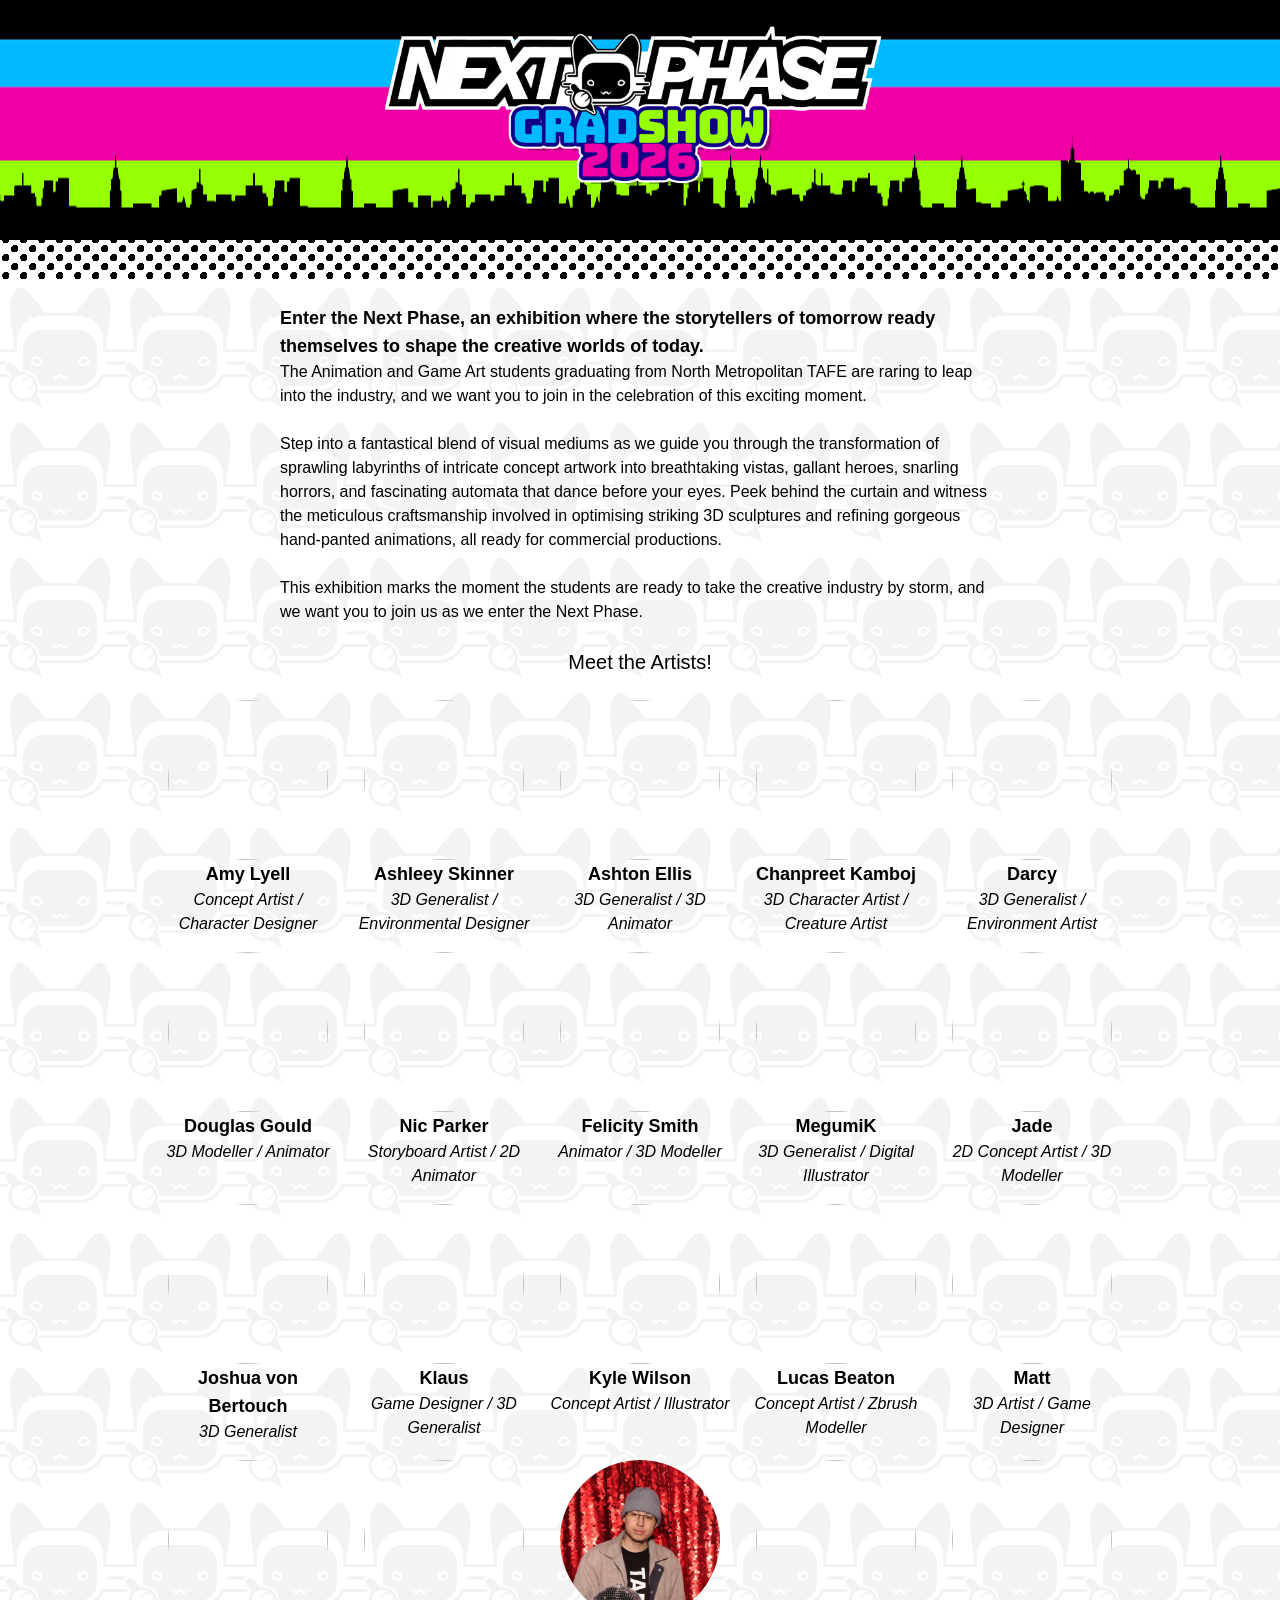
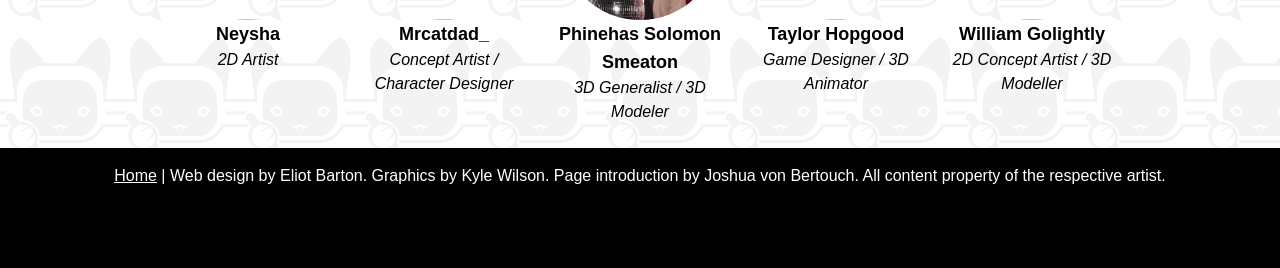
==== index.html @ 009735dd "fix: update kyosartworks' name to Kyle Wilson in profile and footer" ====
<!doctype html>
<html>
    <head>
        <meta charset="UTF-8" />
        <meta name="viewport" content="width=device-width, initial-scale=1.0" />
        <link href="./assets/css/output.css" rel="stylesheet" />
        <title>2026 Grad Show</title>
        <meta
            name="description"
            content="North Metro TAFE's Game Art and Animation graduates of 2026!" />
    </head>

    <body class="flex min-h-dvh flex-col justify-between">
        <!--TITLE BAR-->
        <header>
            <div class="h-60 bg-[url(/assets/images/graphics/BG.png)] bg-repeat-x bg-center min-h-60">
                <img class="max-h-full mx-auto" src="assets/images/graphics/2026 (4).png" alt="">
            </div>
            <div class="h-10 bg-[url(/assets/images/graphics/BG_halftone.png)] bg-repeat-x bg-center min-h-10"></div>
        </header>

        <main class="mx-auto w-full bg-[url(/assets/images/graphics/NXTPhasePattern_PNG2.png)] bg-repeat">
            <br />
            <!--BLURB-->
            <section class="mx-auto w-3/4 max-w-180">
                <hrgroup class="">
                    <h3 class="text-left">
                        Enter the Next Phase, an exhibition where the
                        storytellers of tomorrow ready themselves to shape the
                        creative worlds of today.
                    </h3>
                    <p class="text-left">
                        The Animation and Game Art students graduating from
                        North Metropolitan TAFE are raring to leap into the
                        industry, and we want you to join in the celebration of
                        this exciting moment.
                        <br /><br />
                        Step into a fantastical blend of visual mediums as we
                        guide you through the transformation of sprawling
                        labyrinths of intricate concept artwork into
                        breathtaking vistas, gallant heroes, snarling horrors,
                        and fascinating automata that dance before your eyes.
                        Peek behind the curtain and witness the meticulous
                        craftsmanship involved in optimising striking 3D
                        sculptures and refining gorgeous hand-panted animations,
                        all ready for commercial productions.
                        <br /><br />
                        This exhibition marks the moment the students are ready
                        to take the creative industry by storm, and we want you
                        to join us as we enter the Next Phase.
                    </p>
                </hrgroup>
            </section>

            <br />

            <!--STUDENT LIST-->
            <section class="">
                <h2 class="text-center">Meet the Artists!</h2>
                <br />
                <!--Grid of students-->
                <section
                    id="studentGrid"
                    class="mx-auto flex flex-row flex-wrap w-4/5 max-w-290 justify-center gap-4"></section>
            </section>
            <br />
        </main>

        <footer class="static inset-x-0 bottom-0 h-30 bg-black">
            <section class="p-4">
                <p class="text-white text-center"><a class="underline" href="index.html">Home</a> | Web design by Eliot Barton. Graphics by Kyle Wilson. Page introduction by Joshua von Bertouch. All content property of the respective artist.</p>
            </section>
        </footer>
    </body>
    <script type="module" src="assets/js/utils/studentGrid.js"></script>
</html>
---- assets/css/output.css ----
/*! tailwindcss v4.3.3 | MIT License | https://tailwindcss.com */
@layer properties{@supports (((-webkit-hyphens:none)) and (not (margin-trim:inline))) or ((-moz-orient:inline) and (not (color:rgb(from red r g b)))){*,:before,:after,::backdrop{--tw-rotate-x:initial;--tw-rotate-y:initial;--tw-rotate-z:initial;--tw-skew-x:initial;--tw-skew-y:initial;--tw-font-weight:initial}}}@layer theme{:root,:host{--font-sans:-apple-system, BlinkMacSystemFont, "Segoe UI", Roboto, "Helvetica Neue", "Noto Sans", Arial, sans-serif, "Apple Color Emoji", "Segoe UI Emoji", "Segoe UI Symbol", "Noto Color Emoji";--font-mono:ui-monospace, SFMono-Regular, Menlo, Monaco, Consolas, "Liberation Mono", "Courier New", monospace;--color-black:#000;--color-white:#fff;--spacing:.25rem;--text-base:1rem;--text-base--line-height:calc(1.5 / 1);--text-lg:1.125rem;--text-lg--line-height:calc(1.75 / 1.125);--text-xl:1.25rem;--text-xl--line-height:calc(1.75 / 1.25);--text-5xl:3rem;--text-5xl--line-height:1;--font-weight-bold:700;--radius-lg:.5rem;--aspect-video:16 / 9;--default-font-family:var(--font-sans);--default-mono-font-family:var(--font-mono)}}@layer base{*,:after,:before,::backdrop{box-sizing:border-box;border:0 solid;margin:0;padding:0}::file-selector-button{box-sizing:border-box;border:0 solid;margin:0;padding:0}html,:host{-webkit-text-size-adjust:100%;tab-size:4;line-height:1.5;font-family:var(--default-font-family,-apple-system, BlinkMacSystemFont, "Segoe UI", Roboto, "Helvetica Neue", "Noto Sans", Arial, sans-serif, "Apple Color Emoji", "Segoe UI Emoji", "Segoe UI Symbol", "Noto Color Emoji");font-feature-settings:var(--default-font-feature-settings,normal);font-variation-settings:var(--default-font-variation-settings,normal);-webkit-tap-highlight-color:transparent}hr{height:0;color:inherit;border-top-width:1px}abbr:where([title]){-webkit-text-decoration:underline dotted;text-decoration:underline dotted}h1,h2,h3,h4,h5,h6{font-size:inherit;font-weight:inherit}a{color:inherit;-webkit-text-decoration:inherit;-webkit-text-decoration:inherit;-webkit-text-decoration:inherit;text-decoration:inherit}b,strong{font-weight:bolder}code,kbd,samp,pre{font-family:var(--default-mono-font-family,ui-monospace, SFMono-Regular, Menlo, Monaco, Consolas, "Liberation Mono", "Courier New", monospace);font-feature-settings:var(--default-mono-font-feature-settings,normal);font-variation-settings:var(--default-mono-font-variation-settings,normal);font-size:1em}small{font-size:80%}sub,sup{vertical-align:baseline;font-size:75%;line-height:0;position:relative}sub{bottom:-.25em}sup{top:-.5em}table{text-indent:0;border-color:inherit;border-collapse:collapse}:-moz-focusring:where(:not(iframe)){outline:auto}progress{vertical-align:baseline}summary{display:list-item}ol,ul,menu{list-style:none}img,svg,video,canvas,audio,iframe,embed,object{vertical-align:middle;display:block}img,video{max-width:100%;height:auto}button,input,select,optgroup,textarea{font:inherit;font-feature-settings:inherit;font-variation-settings:inherit;letter-spacing:inherit;color:inherit;opacity:1;background-color:#0000;border-radius:0}::file-selector-button{font:inherit;font-feature-settings:inherit;font-variation-settings:inherit;letter-spacing:inherit;color:inherit;opacity:1;background-color:#0000;border-radius:0}:where(select:is([multiple],[size])) optgroup{font-weight:bolder}:where(select:is([multiple],[size])) optgroup option{padding-inline-start:20px}::file-selector-button{margin-inline-end:4px}::placeholder{opacity:1}@supports (not ((-webkit-appearance:-apple-pay-button))) or (contain-intrinsic-size:1px){::placeholder{color:currentColor}@supports (color:color-mix(in lab, red, red)){::placeholder{color:color-mix(in oklab, currentcolor 50%, transparent)}}}textarea{resize:vertical}::-webkit-search-decoration{-webkit-appearance:none}::-webkit-date-and-time-value{min-height:1lh;text-align:inherit}::-webkit-datetime-edit{display:inline-flex}::-webkit-datetime-edit-fields-wrapper{padding:0}::-webkit-datetime-edit{padding-block:0}::-webkit-datetime-edit-year-field{padding-block:0}::-webkit-datetime-edit-month-field{padding-block:0}::-webkit-datetime-edit-day-field{padding-block:0}::-webkit-datetime-edit-hour-field{padding-block:0}::-webkit-datetime-edit-minute-field{padding-block:0}::-webkit-datetime-edit-second-field{padding-block:0}::-webkit-datetime-edit-millisecond-field{padding-block:0}::-webkit-datetime-edit-meridiem-field{padding-block:0}::-webkit-calendar-picker-indicator{line-height:1}:-moz-ui-invalid{box-shadow:none}button,input:where([type=button],[type=reset],[type=submit]){appearance:button}::file-selector-button{appearance:button}::-webkit-inner-spin-button{height:auto}::-webkit-outer-spin-button{height:auto}[hidden]:where(:not([hidden=until-found])){display:none!important}p{font-size:var(--text-base);line-height:var(--tw-leading,var(--text-base--line-height))}h1{font-size:var(--text-5xl);line-height:var(--tw-leading,var(--text-5xl--line-height));--tw-font-weight:var(--font-weight-bold);font-weight:var(--font-weight-bold)}h2{font-size:var(--text-xl);line-height:var(--tw-leading,var(--text-xl--line-height))}h3{font-size:var(--text-lg);line-height:var(--tw-leading,var(--text-lg--line-height));--tw-font-weight:var(--font-weight-bold);font-weight:var(--font-weight-bold)}h4{font-size:var(--text-base);line-height:var(--tw-leading,var(--text-base--line-height));font-style:italic}}@layer components;@layer utilities{.absolute{position:absolute}.fixed{position:fixed}.static{position:static}.inset-0{inset:0}.inset-x-0{inset-inline:0}.top-5{top:calc(var(--spacing) * 5)}.bottom-0{bottom:0}.left-5{left:calc(var(--spacing) * 5)}.container{width:100%}@media (min-width:40rem){.container{max-width:40rem}}@media (min-width:48rem){.container{max-width:48rem}}@media (min-width:64rem){.container{max-width:64rem}}@media (min-width:80rem){.container{max-width:80rem}}@media (min-width:96rem){.container{max-width:96rem}}.mx-auto{margin-inline:auto}.my-auto{margin-block:auto}.flex{display:flex}.grid{display:grid}.hidden{display:none}.aspect-auto{aspect-ratio:auto}.aspect-square{aspect-ratio:1}.aspect-video{aspect-ratio:var(--aspect-video)}.h-10{height:calc(var(--spacing) * 10)}.h-30{height:calc(var(--spacing) * 30)}.h-40{height:calc(var(--spacing) * 40)}.h-60{height:calc(var(--spacing) * 60)}.h-dvh{height:100dvh}.h-full{height:100%}.max-h-3\/4{max-height:75%}.max-h-full{max-height:100%}.min-h-10{min-height:calc(var(--spacing) * 10)}.min-h-60{min-height:calc(var(--spacing) * 60)}.min-h-dvh{min-height:100dvh}.min-h-svh{min-height:100svh}.w-3\/4{width:75%}.w-4\/5{width:80%}.w-30{width:calc(var(--spacing) * 30)}.w-50{width:calc(var(--spacing) * 50)}.w-full{width:100%}.max-w-3\/4{max-width:75%}.max-w-180{max-width:calc(var(--spacing) * 180)}.max-w-200{max-width:calc(var(--spacing) * 200)}.max-w-290{max-width:calc(var(--spacing) * 290)}.max-w-300{max-width:calc(var(--spacing) * 300)}.max-w-full{max-width:100%}.basis-45{flex-basis:calc(var(--spacing) * 45)}.transform{transform:var(--tw-rotate-x,) var(--tw-rotate-y,) var(--tw-rotate-z,) var(--tw-skew-x,) var(--tw-skew-y,)}.grid-cols-2{grid-template-columns:repeat(2,minmax(0,1fr))}.flex-col{flex-direction:column}.flex-row{flex-direction:row}.flex-wrap{flex-wrap:wrap}.justify-between{justify-content:space-between}.justify-center{justify-content:center}.justify-start{justify-content:flex-start}.gap-2{gap:calc(var(--spacing) * 2)}.gap-4{gap:calc(var(--spacing) * 4)}.rounded-full{border-radius:3.40282e38px}.rounded-lg{border-radius:var(--radius-lg)}.bg-black{background-color:var(--color-black)}.bg-black\/25{background-color:#00000040}@supports (color:color-mix(in lab, red, red)){.bg-black\/25{background-color:color-mix(in oklab, var(--color-black) 25%, transparent)}}.bg-\[url\(\/assets\/images\/graphics\/BG\.png\)\]{background-image:url(/assets/images/graphics/BG.png)}.bg-\[url\(\/assets\/images\/graphics\/BG_halftone\.png\)\]{background-image:url(/assets/images/graphics/BG_halftone.png)}.bg-\[url\(\/assets\/images\/graphics\/NXTPhasePattern_PNG2\.png\)\]{background-image:url(/assets/images/graphics/NXTPhasePattern_PNG2.png)}.bg-center{background-position:50%}.bg-repeat{background-repeat:repeat}.bg-repeat-x{background-repeat:repeat-x}.object-cover{object-fit:cover}.object-center{object-position:center}.p-4{padding:calc(var(--spacing) * 4)}.py-4{padding-block:calc(var(--spacing) * 4)}.text-center{text-align:center}.text-left{text-align:left}.text-lg{font-size:var(--text-lg);line-height:var(--tw-leading,var(--text-lg--line-height))}.text-white{color:var(--color-white)}.underline{text-decoration-line:underline}@media (min-width:40rem){.sm\:grid-cols-3{grid-template-columns:repeat(3,minmax(0,1fr))}.sm\:gap-4{gap:calc(var(--spacing) * 4)}}@media (min-width:48rem){.md\:hidden{display:none}.md\:inline{display:inline}.md\:h-40{height:calc(var(--spacing) * 40)}.md\:w-40{width:calc(var(--spacing) * 40)}.md\:w-45{width:calc(var(--spacing) * 45)}.md\:w-100{width:calc(var(--spacing) * 100)}.md\:w-400{width:calc(var(--spacing) * 400)}.md\:max-w-1\/2{max-width:50%}.md\:flex-row{flex-direction:row}.md\:items-baseline-last{align-items:last baseline}.md\:gap-4{gap:calc(var(--spacing) * 4)}}@media (min-width:64rem){.lg\:flex{display:flex}.lg\:flex-row{flex-direction:row}}}@property --tw-rotate-x{syntax:"*";inherits:false}@property --tw-rotate-y{syntax:"*";inherits:false}@property --tw-rotate-z{syntax:"*";inherits:false}@property --tw-skew-x{syntax:"*";inherits:false}@property --tw-skew-y{syntax:"*";inherits:false}@property --tw-font-weight{syntax:"*";inherits:false}
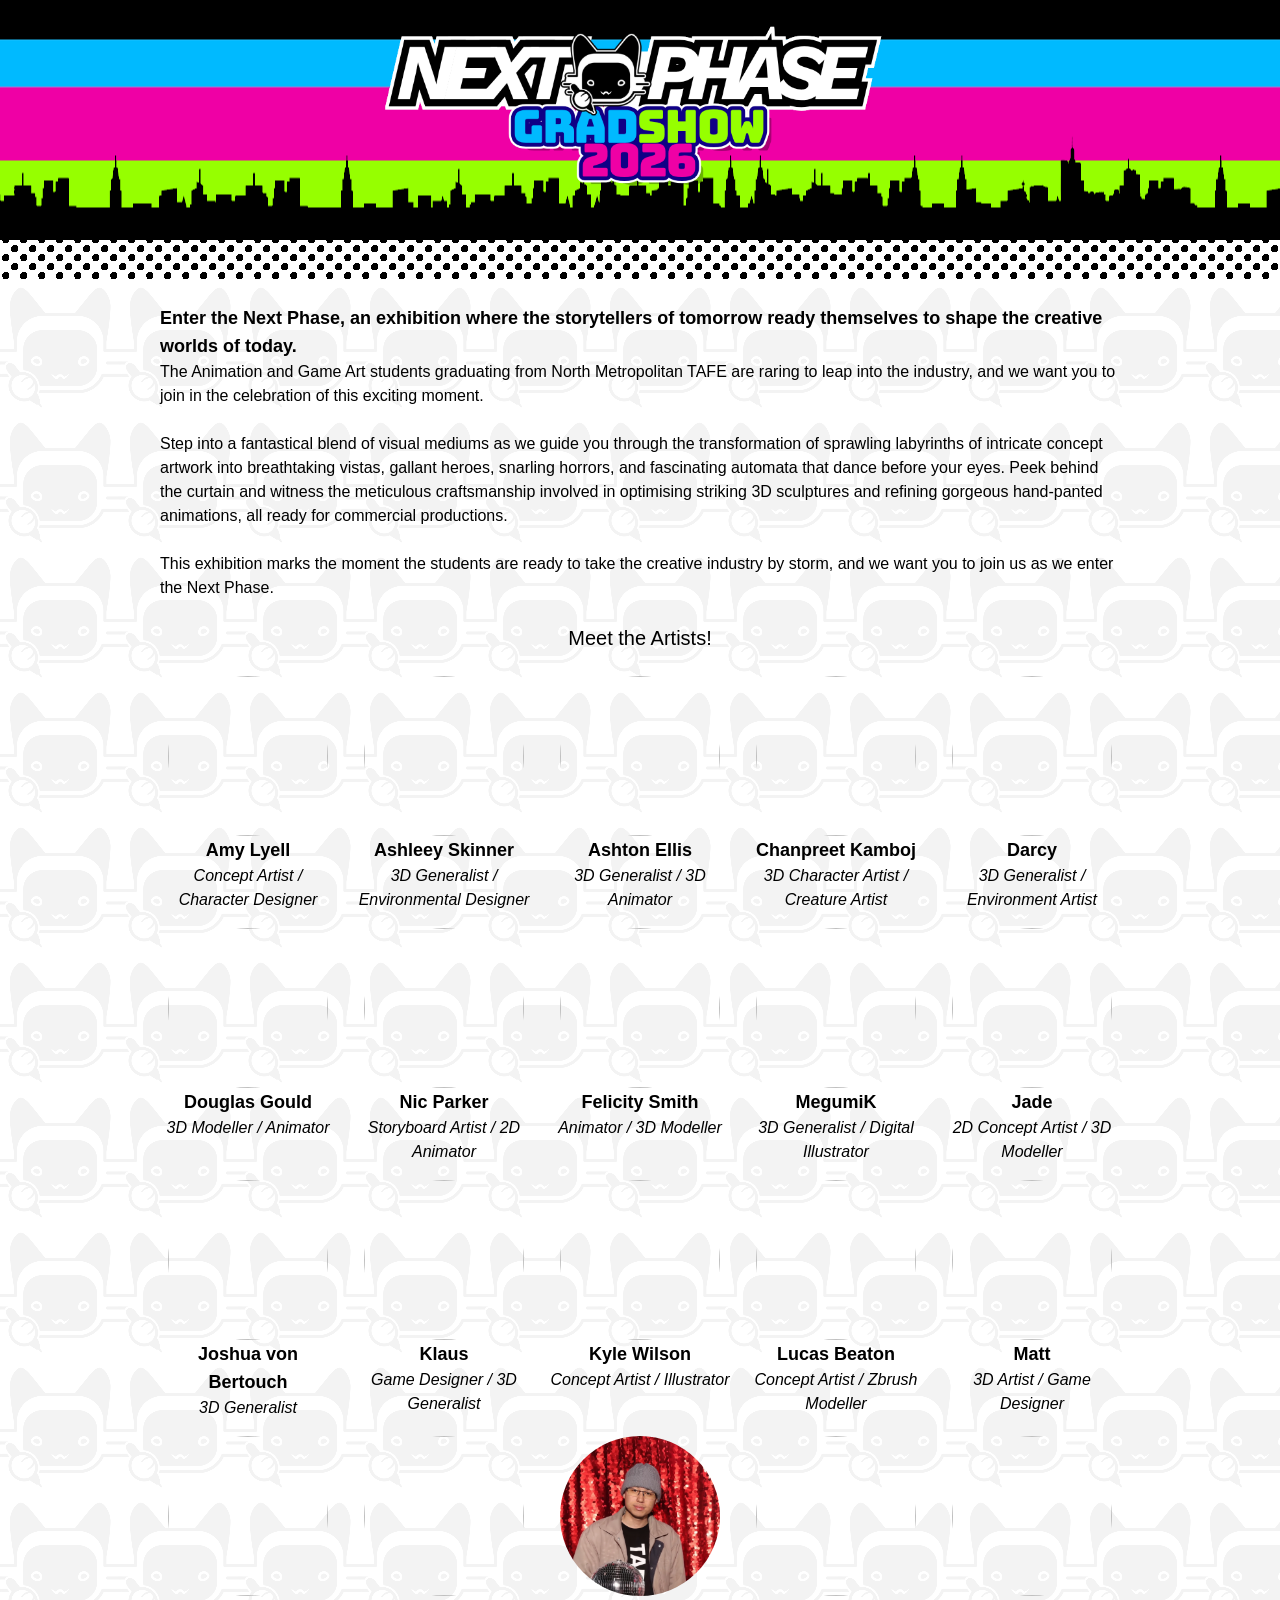
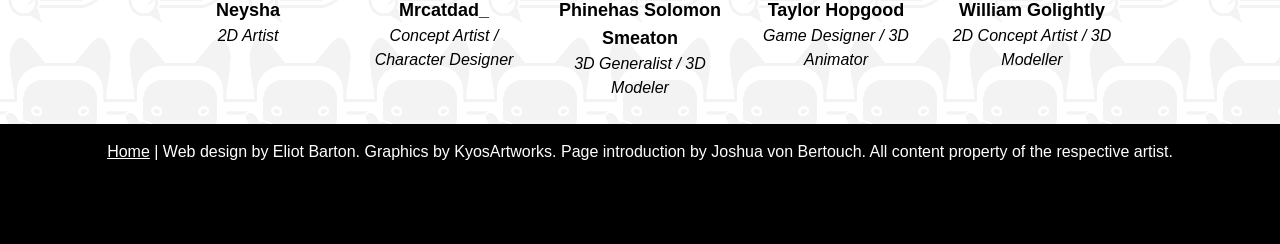
==== commit 264b5ab8: "fix: adjust max width of introduction text on main page" ====
--- a/index.html
+++ b/index.html
@@ -22,7 +22,7 @@
         <main class="mx-auto w-full bg-[url(/assets/images/graphics/NXTPhasePattern_PNG2.png)] bg-repeat">
             <br />
             <!--BLURB-->
-            <section class="mx-auto w-3/4 max-w-180">
+            <section class="mx-auto w-3/4 max-w-270">
                 <hrgroup class="">
                     <h3 class="text-left">
                         Enter the Next Phase, an exhibition where the
@@ -68,7 +68,7 @@
 
         <footer class="static inset-x-0 bottom-0 h-30 bg-black">
             <section class="p-4">
-                <p class="text-white text-center"><a class="underline" href="index.html">Home</a> | Web design by Eliot Barton. Graphics by Kyle Wilson. Page introduction by Joshua von Bertouch. All content property of the respective artist.</p>
+                <p class="text-white text-center"><a class="underline" href="index.html">Home</a> | Web design by Eliot Barton. Graphics by KyosArtworks. Page introduction by Joshua von Bertouch. All content property of the respective artist.</p>
             </section>
         </footer>
     </body>
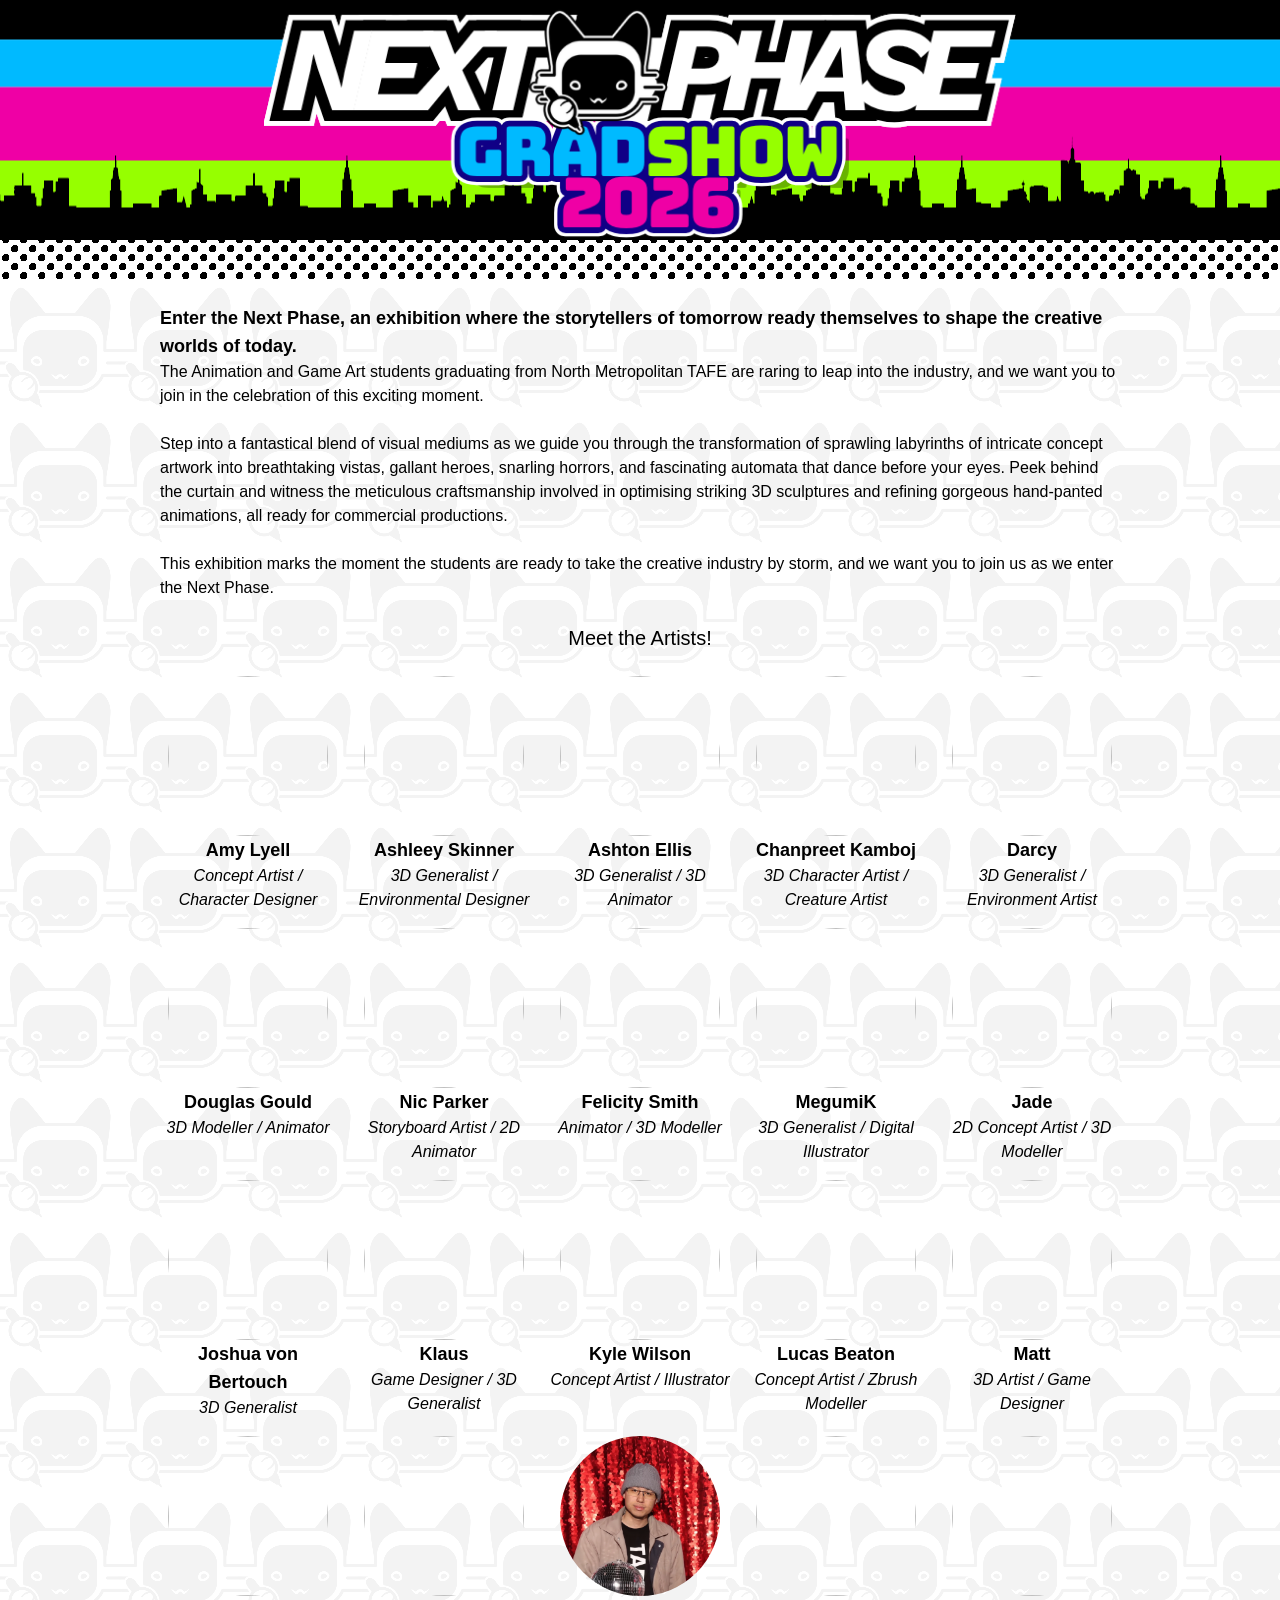
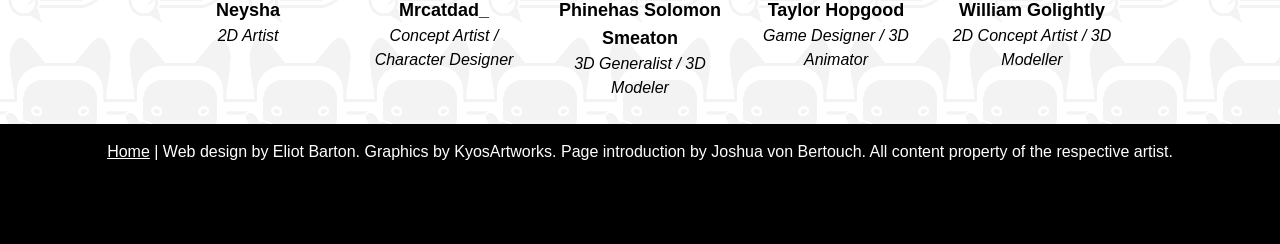
==== commit 03b3183b: "fix: adjust title image size on medium and larger screens to fill out the header more" ====
--- a/index.html
+++ b/index.html
@@ -13,8 +13,8 @@
     <body class="flex min-h-dvh flex-col justify-between">
         <!--TITLE BAR-->
         <header>
-            <div class="h-60 bg-[url(/assets/images/graphics/BG.png)] bg-repeat-x bg-center min-h-60">
-                <img class="max-h-full mx-auto" src="assets/images/graphics/2026 (4).png" alt="">
+            <div class="md:relative h-60 bg-[url(/assets/images/graphics/BG.png)] bg-repeat-x bg-center min-h-60">
+                <img class="md:absolute max-h-full mx-auto md:inset-x-0 md:-bottom-7" src="assets/images/graphics/title.png" alt="">
             </div>
             <div class="h-10 bg-[url(/assets/images/graphics/BG_halftone.png)] bg-repeat-x bg-center min-h-10"></div>
         </header>
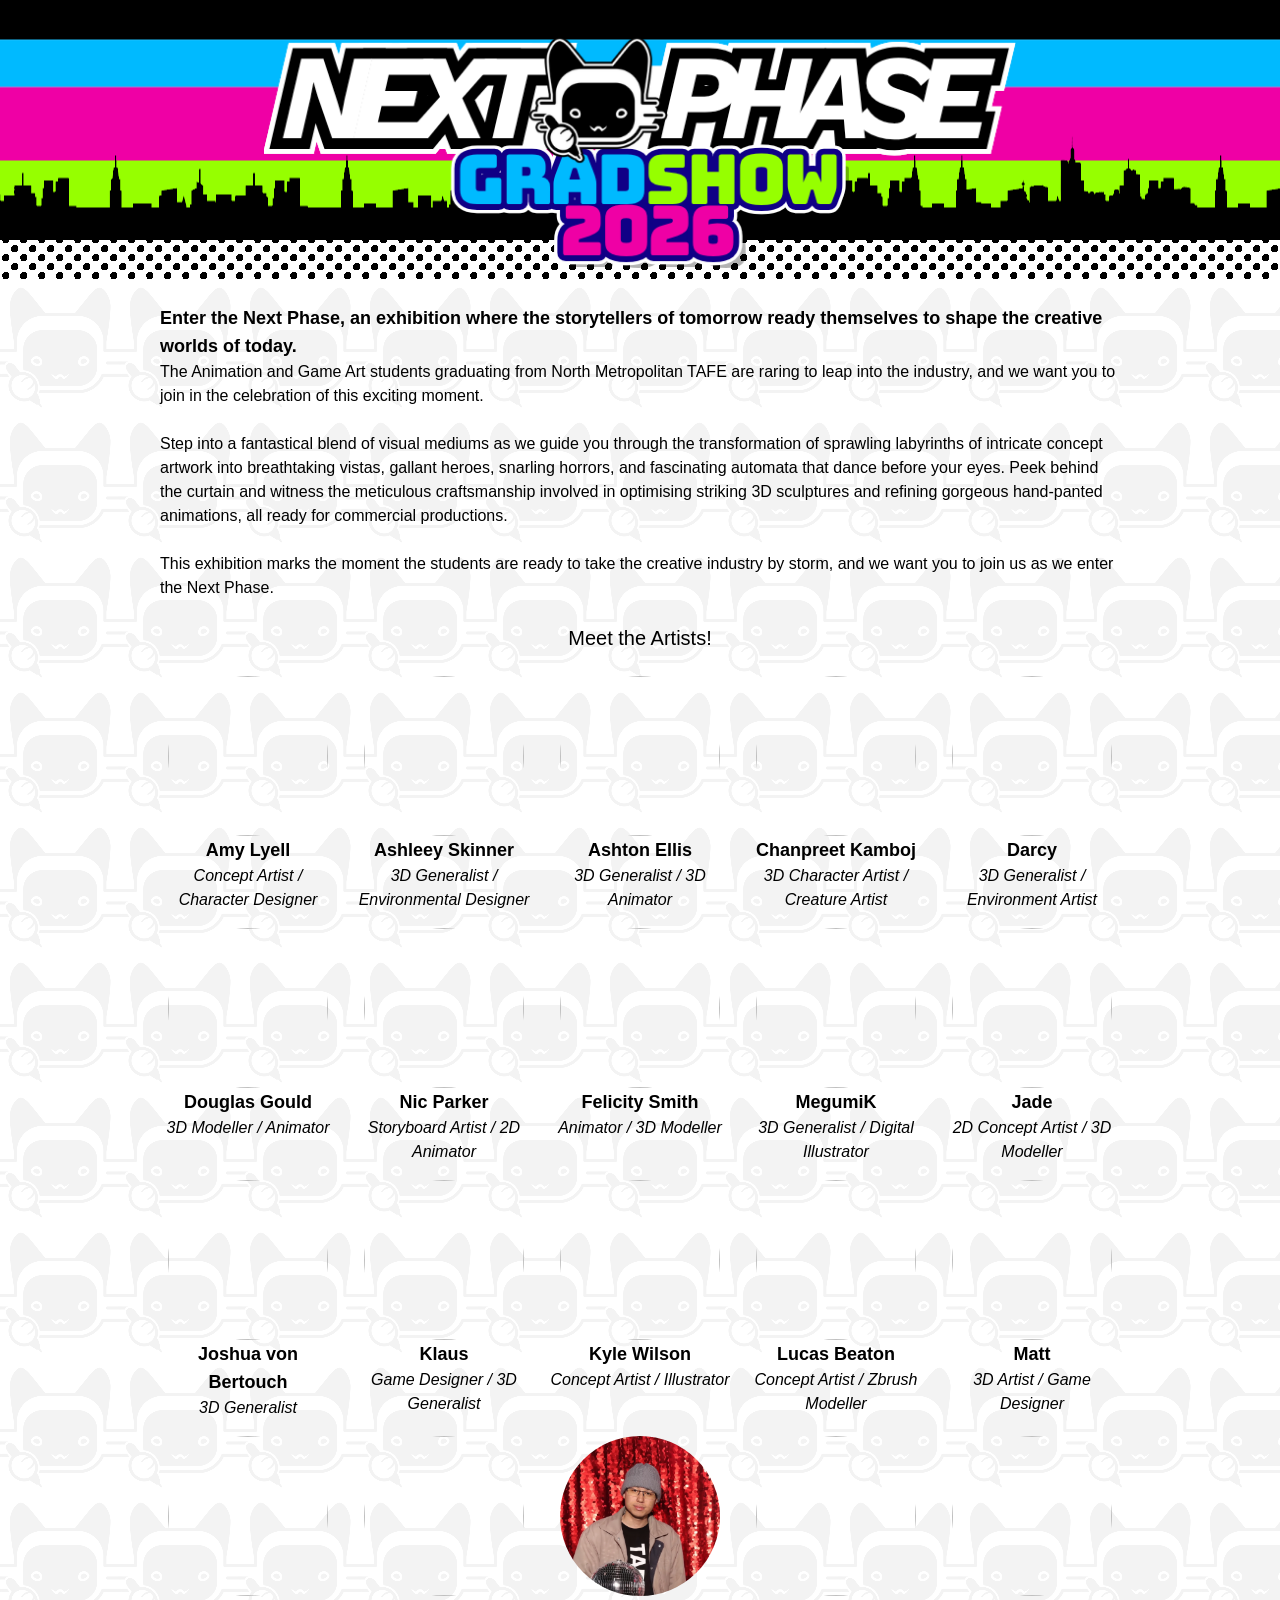
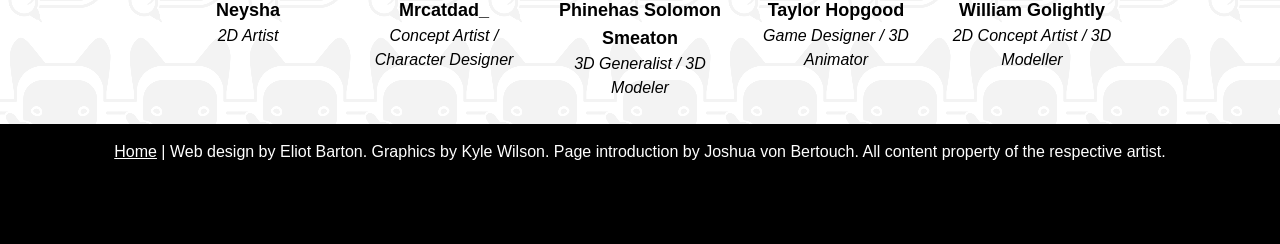
==== commit a185de5e: "fix: change KyosArtworks to Kyle Wilson in footer" ====
--- a/index.html
+++ b/index.html
@@ -68,7 +68,7 @@
 
         <footer class="static inset-x-0 bottom-0 h-30 bg-black">
             <section class="p-4">
-                <p class="text-white text-center"><a class="underline" href="index.html">Home</a> | Web design by Eliot Barton. Graphics by KyosArtworks. Page introduction by Joshua von Bertouch. All content property of the respective artist.</p>
+                <p class="text-white text-center"><a class="underline" href="index.html">Home</a> | Web design by Eliot Barton. Graphics by Kyle Wilson. Page introduction by Joshua von Bertouch. All content property of the respective artist.</p>
             </section>
         </footer>
     </body>
--- a/assets/css/output.css
+++ b/assets/css/output.css
@@ -1,2 +1,2 @@
 /*! tailwindcss v4.3.3 | MIT License | https://tailwindcss.com */
-@layer properties{@supports (((-webkit-hyphens:none)) and (not (margin-trim:inline))) or ((-moz-orient:inline) and (not (color:rgb(from red r g b)))){*,:before,:after,::backdrop{--tw-rotate-x:initial;--tw-rotate-y:initial;--tw-rotate-z:initial;--tw-skew-x:initial;--tw-skew-y:initial;--tw-font-weight:initial}}}@layer theme{:root,:host{--font-sans:-apple-system, BlinkMacSystemFont, "Segoe UI", Roboto, "Helvetica Neue", "Noto Sans", Arial, sans-serif, "Apple Color Emoji", "Segoe UI Emoji", "Segoe UI Symbol", "Noto Color Emoji";--font-mono:ui-monospace, SFMono-Regular, Menlo, Monaco, Consolas, "Liberation Mono", "Courier New", monospace;--color-black:#000;--color-white:#fff;--spacing:.25rem;--text-base:1rem;--text-base--line-height:calc(1.5 / 1);--text-lg:1.125rem;--text-lg--line-height:calc(1.75 / 1.125);--text-xl:1.25rem;--text-xl--line-height:calc(1.75 / 1.25);--text-5xl:3rem;--text-5xl--line-height:1;--font-weight-bold:700;--radius-lg:.5rem;--aspect-video:16 / 9;--default-font-family:var(--font-sans);--default-mono-font-family:var(--font-mono)}}@layer base{*,:after,:before,::backdrop{box-sizing:border-box;border:0 solid;margin:0;padding:0}::file-selector-button{box-sizing:border-box;border:0 solid;margin:0;padding:0}html,:host{-webkit-text-size-adjust:100%;tab-size:4;line-height:1.5;font-family:var(--default-font-family,-apple-system, BlinkMacSystemFont, "Segoe UI", Roboto, "Helvetica Neue", "Noto Sans", Arial, sans-serif, "Apple Color Emoji", "Segoe UI Emoji", "Segoe UI Symbol", "Noto Color Emoji");font-feature-settings:var(--default-font-feature-settings,normal);font-variation-settings:var(--default-font-variation-settings,normal);-webkit-tap-highlight-color:transparent}hr{height:0;color:inherit;border-top-width:1px}abbr:where([title]){-webkit-text-decoration:underline dotted;text-decoration:underline dotted}h1,h2,h3,h4,h5,h6{font-size:inherit;font-weight:inherit}a{color:inherit;-webkit-text-decoration:inherit;-webkit-text-decoration:inherit;-webkit-text-decoration:inherit;text-decoration:inherit}b,strong{font-weight:bolder}code,kbd,samp,pre{font-family:var(--default-mono-font-family,ui-monospace, SFMono-Regular, Menlo, Monaco, Consolas, "Liberation Mono", "Courier New", monospace);font-feature-settings:var(--default-mono-font-feature-settings,normal);font-variation-settings:var(--default-mono-font-variation-settings,normal);font-size:1em}small{font-size:80%}sub,sup{vertical-align:baseline;font-size:75%;line-height:0;position:relative}sub{bottom:-.25em}sup{top:-.5em}table{text-indent:0;border-color:inherit;border-collapse:collapse}:-moz-focusring:where(:not(iframe)){outline:auto}progress{vertical-align:baseline}summary{display:list-item}ol,ul,menu{list-style:none}img,svg,video,canvas,audio,iframe,embed,object{vertical-align:middle;display:block}img,video{max-width:100%;height:auto}button,input,select,optgroup,textarea{font:inherit;font-feature-settings:inherit;font-variation-settings:inherit;letter-spacing:inherit;color:inherit;opacity:1;background-color:#0000;border-radius:0}::file-selector-button{font:inherit;font-feature-settings:inherit;font-variation-settings:inherit;letter-spacing:inherit;color:inherit;opacity:1;background-color:#0000;border-radius:0}:where(select:is([multiple],[size])) optgroup{font-weight:bolder}:where(select:is([multiple],[size])) optgroup option{padding-inline-start:20px}::file-selector-button{margin-inline-end:4px}::placeholder{opacity:1}@supports (not ((-webkit-appearance:-apple-pay-button))) or (contain-intrinsic-size:1px){::placeholder{color:currentColor}@supports (color:color-mix(in lab, red, red)){::placeholder{color:color-mix(in oklab, currentcolor 50%, transparent)}}}textarea{resize:vertical}::-webkit-search-decoration{-webkit-appearance:none}::-webkit-date-and-time-value{min-height:1lh;text-align:inherit}::-webkit-datetime-edit{display:inline-flex}::-webkit-datetime-edit-fields-wrapper{padding:0}::-webkit-datetime-edit{padding-block:0}::-webkit-datetime-edit-year-field{padding-block:0}::-webkit-datetime-edit-month-field{padding-block:0}::-webkit-datetime-edit-day-field{padding-block:0}::-webkit-datetime-edit-hour-field{padding-block:0}::-webkit-datetime-edit-minute-field{padding-block:0}::-webkit-datetime-edit-second-field{padding-block:0}::-webkit-datetime-edit-millisecond-field{padding-block:0}::-webkit-datetime-edit-meridiem-field{padding-block:0}::-webkit-calendar-picker-indicator{line-height:1}:-moz-ui-invalid{box-shadow:none}button,input:where([type=button],[type=reset],[type=submit]){appearance:button}::file-selector-button{appearance:button}::-webkit-inner-spin-button{height:auto}::-webkit-outer-spin-button{height:auto}[hidden]:where(:not([hidden=until-found])){display:none!important}p{font-size:var(--text-base);line-height:var(--tw-leading,var(--text-base--line-height))}h1{font-size:var(--text-5xl);line-height:var(--tw-leading,var(--text-5xl--line-height));--tw-font-weight:var(--font-weight-bold);font-weight:var(--font-weight-bold)}h2{font-size:var(--text-xl);line-height:var(--tw-leading,var(--text-xl--line-height))}h3{font-size:var(--text-lg);line-height:var(--tw-leading,var(--text-lg--line-height));--tw-font-weight:var(--font-weight-bold);font-weight:var(--font-weight-bold)}h4{font-size:var(--text-base);line-height:var(--tw-leading,var(--text-base--line-height));font-style:italic}}@layer components;@layer utilities{.absolute{position:absolute}.fixed{position:fixed}.static{position:static}.inset-0{inset:0}.inset-x-0{inset-inline:0}.top-5{top:calc(var(--spacing) * 5)}.bottom-0{bottom:0}.left-5{left:calc(var(--spacing) * 5)}.container{width:100%}@media (min-width:40rem){.container{max-width:40rem}}@media (min-width:48rem){.container{max-width:48rem}}@media (min-width:64rem){.container{max-width:64rem}}@media (min-width:80rem){.container{max-width:80rem}}@media (min-width:96rem){.container{max-width:96rem}}.mx-auto{margin-inline:auto}.my-auto{margin-block:auto}.flex{display:flex}.grid{display:grid}.hidden{display:none}.aspect-auto{aspect-ratio:auto}.aspect-square{aspect-ratio:1}.aspect-video{aspect-ratio:var(--aspect-video)}.h-10{height:calc(var(--spacing) * 10)}.h-30{height:calc(var(--spacing) * 30)}.h-40{height:calc(var(--spacing) * 40)}.h-60{height:calc(var(--spacing) * 60)}.h-dvh{height:100dvh}.h-full{height:100%}.max-h-3\/4{max-height:75%}.max-h-full{max-height:100%}.min-h-10{min-height:calc(var(--spacing) * 10)}.min-h-60{min-height:calc(var(--spacing) * 60)}.min-h-dvh{min-height:100dvh}.min-h-svh{min-height:100svh}.w-3\/4{width:75%}.w-4\/5{width:80%}.w-30{width:calc(var(--spacing) * 30)}.w-50{width:calc(var(--spacing) * 50)}.w-full{width:100%}.max-w-3\/4{max-width:75%}.max-w-180{max-width:calc(var(--spacing) * 180)}.max-w-200{max-width:calc(var(--spacing) * 200)}.max-w-290{max-width:calc(var(--spacing) * 290)}.max-w-300{max-width:calc(var(--spacing) * 300)}.max-w-full{max-width:100%}.basis-45{flex-basis:calc(var(--spacing) * 45)}.transform{transform:var(--tw-rotate-x,) var(--tw-rotate-y,) var(--tw-rotate-z,) var(--tw-skew-x,) var(--tw-skew-y,)}.grid-cols-2{grid-template-columns:repeat(2,minmax(0,1fr))}.flex-col{flex-direction:column}.flex-row{flex-direction:row}.flex-wrap{flex-wrap:wrap}.justify-between{justify-content:space-between}.justify-center{justify-content:center}.justify-start{justify-content:flex-start}.gap-2{gap:calc(var(--spacing) * 2)}.gap-4{gap:calc(var(--spacing) * 4)}.rounded-full{border-radius:3.40282e38px}.rounded-lg{border-radius:var(--radius-lg)}.bg-black{background-color:var(--color-black)}.bg-black\/25{background-color:#00000040}@supports (color:color-mix(in lab, red, red)){.bg-black\/25{background-color:color-mix(in oklab, var(--color-black) 25%, transparent)}}.bg-\[url\(\/assets\/images\/graphics\/BG\.png\)\]{background-image:url(/assets/images/graphics/BG.png)}.bg-\[url\(\/assets\/images\/graphics\/BG_halftone\.png\)\]{background-image:url(/assets/images/graphics/BG_halftone.png)}.bg-\[url\(\/assets\/images\/graphics\/NXTPhasePattern_PNG2\.png\)\]{background-image:url(/assets/images/graphics/NXTPhasePattern_PNG2.png)}.bg-center{background-position:50%}.bg-repeat{background-repeat:repeat}.bg-repeat-x{background-repeat:repeat-x}.object-cover{object-fit:cover}.object-center{object-position:center}.p-4{padding:calc(var(--spacing) * 4)}.py-4{padding-block:calc(var(--spacing) * 4)}.text-center{text-align:center}.text-left{text-align:left}.text-lg{font-size:var(--text-lg);line-height:var(--tw-leading,var(--text-lg--line-height))}.text-white{color:var(--color-white)}.underline{text-decoration-line:underline}@media (min-width:40rem){.sm\:grid-cols-3{grid-template-columns:repeat(3,minmax(0,1fr))}.sm\:gap-4{gap:calc(var(--spacing) * 4)}}@media (min-width:48rem){.md\:hidden{display:none}.md\:inline{display:inline}.md\:h-40{height:calc(var(--spacing) * 40)}.md\:w-40{width:calc(var(--spacing) * 40)}.md\:w-45{width:calc(var(--spacing) * 45)}.md\:w-100{width:calc(var(--spacing) * 100)}.md\:w-400{width:calc(var(--spacing) * 400)}.md\:max-w-1\/2{max-width:50%}.md\:flex-row{flex-direction:row}.md\:items-baseline-last{align-items:last baseline}.md\:gap-4{gap:calc(var(--spacing) * 4)}}@media (min-width:64rem){.lg\:flex{display:flex}.lg\:flex-row{flex-direction:row}}}@property --tw-rotate-x{syntax:"*";inherits:false}@property --tw-rotate-y{syntax:"*";inherits:false}@property --tw-rotate-z{syntax:"*";inherits:false}@property --tw-skew-x{syntax:"*";inherits:false}@property --tw-skew-y{syntax:"*";inherits:false}@property --tw-font-weight{syntax:"*";inherits:false}+@layer properties{@supports (((-webkit-hyphens:none)) and (not (margin-trim:inline))) or ((-moz-orient:inline) and (not (color:rgb(from red r g b)))){*,:before,:after,::backdrop{--tw-rotate-x:initial;--tw-rotate-y:initial;--tw-rotate-z:initial;--tw-skew-x:initial;--tw-skew-y:initial;--tw-font-weight:initial}}}@layer theme{:root,:host{--font-sans:-apple-system, BlinkMacSystemFont, "Segoe UI", Roboto, "Helvetica Neue", "Noto Sans", Arial, sans-serif, "Apple Color Emoji", "Segoe UI Emoji", "Segoe UI Symbol", "Noto Color Emoji";--font-mono:ui-monospace, SFMono-Regular, Menlo, Monaco, Consolas, "Liberation Mono", "Courier New", monospace;--color-black:#000;--color-white:#fff;--spacing:.25rem;--text-base:1rem;--text-base--line-height:calc(1.5 / 1);--text-lg:1.125rem;--text-lg--line-height:calc(1.75 / 1.125);--text-xl:1.25rem;--text-xl--line-height:calc(1.75 / 1.25);--text-5xl:3rem;--text-5xl--line-height:1;--font-weight-bold:700;--radius-lg:.5rem;--aspect-video:16 / 9;--default-font-family:var(--font-sans);--default-mono-font-family:var(--font-mono)}}@layer base{*,:after,:before,::backdrop{box-sizing:border-box;border:0 solid;margin:0;padding:0}::file-selector-button{box-sizing:border-box;border:0 solid;margin:0;padding:0}html,:host{-webkit-text-size-adjust:100%;tab-size:4;line-height:1.5;font-family:var(--default-font-family,-apple-system, BlinkMacSystemFont, "Segoe UI", Roboto, "Helvetica Neue", "Noto Sans", Arial, sans-serif, "Apple Color Emoji", "Segoe UI Emoji", "Segoe UI Symbol", "Noto Color Emoji");font-feature-settings:var(--default-font-feature-settings,normal);font-variation-settings:var(--default-font-variation-settings,normal);-webkit-tap-highlight-color:transparent}hr{height:0;color:inherit;border-top-width:1px}abbr:where([title]){-webkit-text-decoration:underline dotted;text-decoration:underline dotted}h1,h2,h3,h4,h5,h6{font-size:inherit;font-weight:inherit}a{color:inherit;-webkit-text-decoration:inherit;-webkit-text-decoration:inherit;-webkit-text-decoration:inherit;text-decoration:inherit}b,strong{font-weight:bolder}code,kbd,samp,pre{font-family:var(--default-mono-font-family,ui-monospace, SFMono-Regular, Menlo, Monaco, Consolas, "Liberation Mono", "Courier New", monospace);font-feature-settings:var(--default-mono-font-feature-settings,normal);font-variation-settings:var(--default-mono-font-variation-settings,normal);font-size:1em}small{font-size:80%}sub,sup{vertical-align:baseline;font-size:75%;line-height:0;position:relative}sub{bottom:-.25em}sup{top:-.5em}table{text-indent:0;border-color:inherit;border-collapse:collapse}:-moz-focusring:where(:not(iframe)){outline:auto}progress{vertical-align:baseline}summary{display:list-item}ol,ul,menu{list-style:none}img,svg,video,canvas,audio,iframe,embed,object{vertical-align:middle;display:block}img,video{max-width:100%;height:auto}button,input,select,optgroup,textarea{font:inherit;font-feature-settings:inherit;font-variation-settings:inherit;letter-spacing:inherit;color:inherit;opacity:1;background-color:#0000;border-radius:0}::file-selector-button{font:inherit;font-feature-settings:inherit;font-variation-settings:inherit;letter-spacing:inherit;color:inherit;opacity:1;background-color:#0000;border-radius:0}:where(select:is([multiple],[size])) optgroup{font-weight:bolder}:where(select:is([multiple],[size])) optgroup option{padding-inline-start:20px}::file-selector-button{margin-inline-end:4px}::placeholder{opacity:1}@supports (not ((-webkit-appearance:-apple-pay-button))) or (contain-intrinsic-size:1px){::placeholder{color:currentColor}@supports (color:color-mix(in lab, red, red)){::placeholder{color:color-mix(in oklab, currentcolor 50%, transparent)}}}textarea{resize:vertical}::-webkit-search-decoration{-webkit-appearance:none}::-webkit-date-and-time-value{min-height:1lh;text-align:inherit}::-webkit-datetime-edit{display:inline-flex}::-webkit-datetime-edit-fields-wrapper{padding:0}::-webkit-datetime-edit{padding-block:0}::-webkit-datetime-edit-year-field{padding-block:0}::-webkit-datetime-edit-month-field{padding-block:0}::-webkit-datetime-edit-day-field{padding-block:0}::-webkit-datetime-edit-hour-field{padding-block:0}::-webkit-datetime-edit-minute-field{padding-block:0}::-webkit-datetime-edit-second-field{padding-block:0}::-webkit-datetime-edit-millisecond-field{padding-block:0}::-webkit-datetime-edit-meridiem-field{padding-block:0}::-webkit-calendar-picker-indicator{line-height:1}:-moz-ui-invalid{box-shadow:none}button,input:where([type=button],[type=reset],[type=submit]){appearance:button}::file-selector-button{appearance:button}::-webkit-inner-spin-button{height:auto}::-webkit-outer-spin-button{height:auto}[hidden]:where(:not([hidden=until-found])){display:none!important}p{font-size:var(--text-base);line-height:var(--tw-leading,var(--text-base--line-height))}h1{font-size:var(--text-5xl);line-height:var(--tw-leading,var(--text-5xl--line-height));--tw-font-weight:var(--font-weight-bold);font-weight:var(--font-weight-bold)}h2{font-size:var(--text-xl);line-height:var(--tw-leading,var(--text-xl--line-height))}h3{font-size:var(--text-lg);line-height:var(--tw-leading,var(--text-lg--line-height));--tw-font-weight:var(--font-weight-bold);font-weight:var(--font-weight-bold)}h4{font-size:var(--text-base);line-height:var(--tw-leading,var(--text-base--line-height));font-style:italic}}@layer components;@layer utilities{.absolute{position:absolute}.fixed{position:fixed}.static{position:static}.inset-0{inset:0}.inset-x-0{inset-inline:0}.top-5{top:calc(var(--spacing) * 5)}.bottom-0{bottom:0}.left-5{left:calc(var(--spacing) * 5)}.container{width:100%}@media (min-width:40rem){.container{max-width:40rem}}@media (min-width:48rem){.container{max-width:48rem}}@media (min-width:64rem){.container{max-width:64rem}}@media (min-width:80rem){.container{max-width:80rem}}@media (min-width:96rem){.container{max-width:96rem}}.mx-auto{margin-inline:auto}.my-auto{margin-block:auto}.flex{display:flex}.grid{display:grid}.hidden{display:none}.aspect-auto{aspect-ratio:auto}.aspect-square{aspect-ratio:1}.aspect-video{aspect-ratio:var(--aspect-video)}.h-10{height:calc(var(--spacing) * 10)}.h-30{height:calc(var(--spacing) * 30)}.h-40{height:calc(var(--spacing) * 40)}.h-60{height:calc(var(--spacing) * 60)}.h-dvh{height:100dvh}.h-full{height:100%}.max-h-3\/4{max-height:75%}.max-h-full{max-height:100%}.min-h-10{min-height:calc(var(--spacing) * 10)}.min-h-60{min-height:calc(var(--spacing) * 60)}.min-h-dvh{min-height:100dvh}.min-h-svh{min-height:100svh}.w-3\/4{width:75%}.w-4\/5{width:80%}.w-30{width:calc(var(--spacing) * 30)}.w-50{width:calc(var(--spacing) * 50)}.w-full{width:100%}.max-w-3\/4{max-width:75%}.max-w-200{max-width:calc(var(--spacing) * 200)}.max-w-270{max-width:calc(var(--spacing) * 270)}.max-w-290{max-width:calc(var(--spacing) * 290)}.max-w-300{max-width:calc(var(--spacing) * 300)}.max-w-full{max-width:100%}.basis-45{flex-basis:calc(var(--spacing) * 45)}.transform{transform:var(--tw-rotate-x,) var(--tw-rotate-y,) var(--tw-rotate-z,) var(--tw-skew-x,) var(--tw-skew-y,)}.grid-cols-2{grid-template-columns:repeat(2,minmax(0,1fr))}.flex-col{flex-direction:column}.flex-row{flex-direction:row}.flex-wrap{flex-wrap:wrap}.justify-between{justify-content:space-between}.justify-center{justify-content:center}.justify-start{justify-content:flex-start}.gap-2{gap:calc(var(--spacing) * 2)}.gap-4{gap:calc(var(--spacing) * 4)}.rounded-full{border-radius:3.40282e38px}.rounded-lg{border-radius:var(--radius-lg)}.bg-black{background-color:var(--color-black)}.bg-black\/25{background-color:#00000040}@supports (color:color-mix(in lab, red, red)){.bg-black\/25{background-color:color-mix(in oklab, var(--color-black) 25%, transparent)}}.bg-\[url\(\/assets\/images\/graphics\/BG\.png\)\]{background-image:url(/assets/images/graphics/BG.png)}.bg-\[url\(\/assets\/images\/graphics\/BG_halftone\.png\)\]{background-image:url(/assets/images/graphics/BG_halftone.png)}.bg-\[url\(\/assets\/images\/graphics\/NXTPhasePattern_PNG2\.png\)\]{background-image:url(/assets/images/graphics/NXTPhasePattern_PNG2.png)}.bg-center{background-position:50%}.bg-repeat{background-repeat:repeat}.bg-repeat-x{background-repeat:repeat-x}.object-cover{object-fit:cover}.object-center{object-position:center}.p-4{padding:calc(var(--spacing) * 4)}.py-4{padding-block:calc(var(--spacing) * 4)}.text-center{text-align:center}.text-left{text-align:left}.text-lg{font-size:var(--text-lg);line-height:var(--tw-leading,var(--text-lg--line-height))}.text-white{color:var(--color-white)}.underline{text-decoration-line:underline}@media (min-width:40rem){.sm\:grid-cols-3{grid-template-columns:repeat(3,minmax(0,1fr))}.sm\:gap-4{gap:calc(var(--spacing) * 4)}}@media (min-width:48rem){.md\:absolute{position:absolute}.md\:relative{position:relative}.md\:inset-x-0{inset-inline:0}.md\:-bottom-7{bottom:calc(var(--spacing) * -7)}.md\:hidden{display:none}.md\:inline{display:inline}.md\:h-40{height:calc(var(--spacing) * 40)}.md\:w-40{width:calc(var(--spacing) * 40)}.md\:w-45{width:calc(var(--spacing) * 45)}.md\:w-100{width:calc(var(--spacing) * 100)}.md\:w-400{width:calc(var(--spacing) * 400)}.md\:max-w-1\/2{max-width:50%}.md\:flex-row{flex-direction:row}.md\:items-baseline-last{align-items:last baseline}.md\:gap-4{gap:calc(var(--spacing) * 4)}}@media (min-width:64rem){.lg\:flex{display:flex}.lg\:flex-row{flex-direction:row}}}@property --tw-rotate-x{syntax:"*";inherits:false}@property --tw-rotate-y{syntax:"*";inherits:false}@property --tw-rotate-z{syntax:"*";inherits:false}@property --tw-skew-x{syntax:"*";inherits:false}@property --tw-skew-y{syntax:"*";inherits:false}@property --tw-font-weight{syntax:"*";inherits:false}
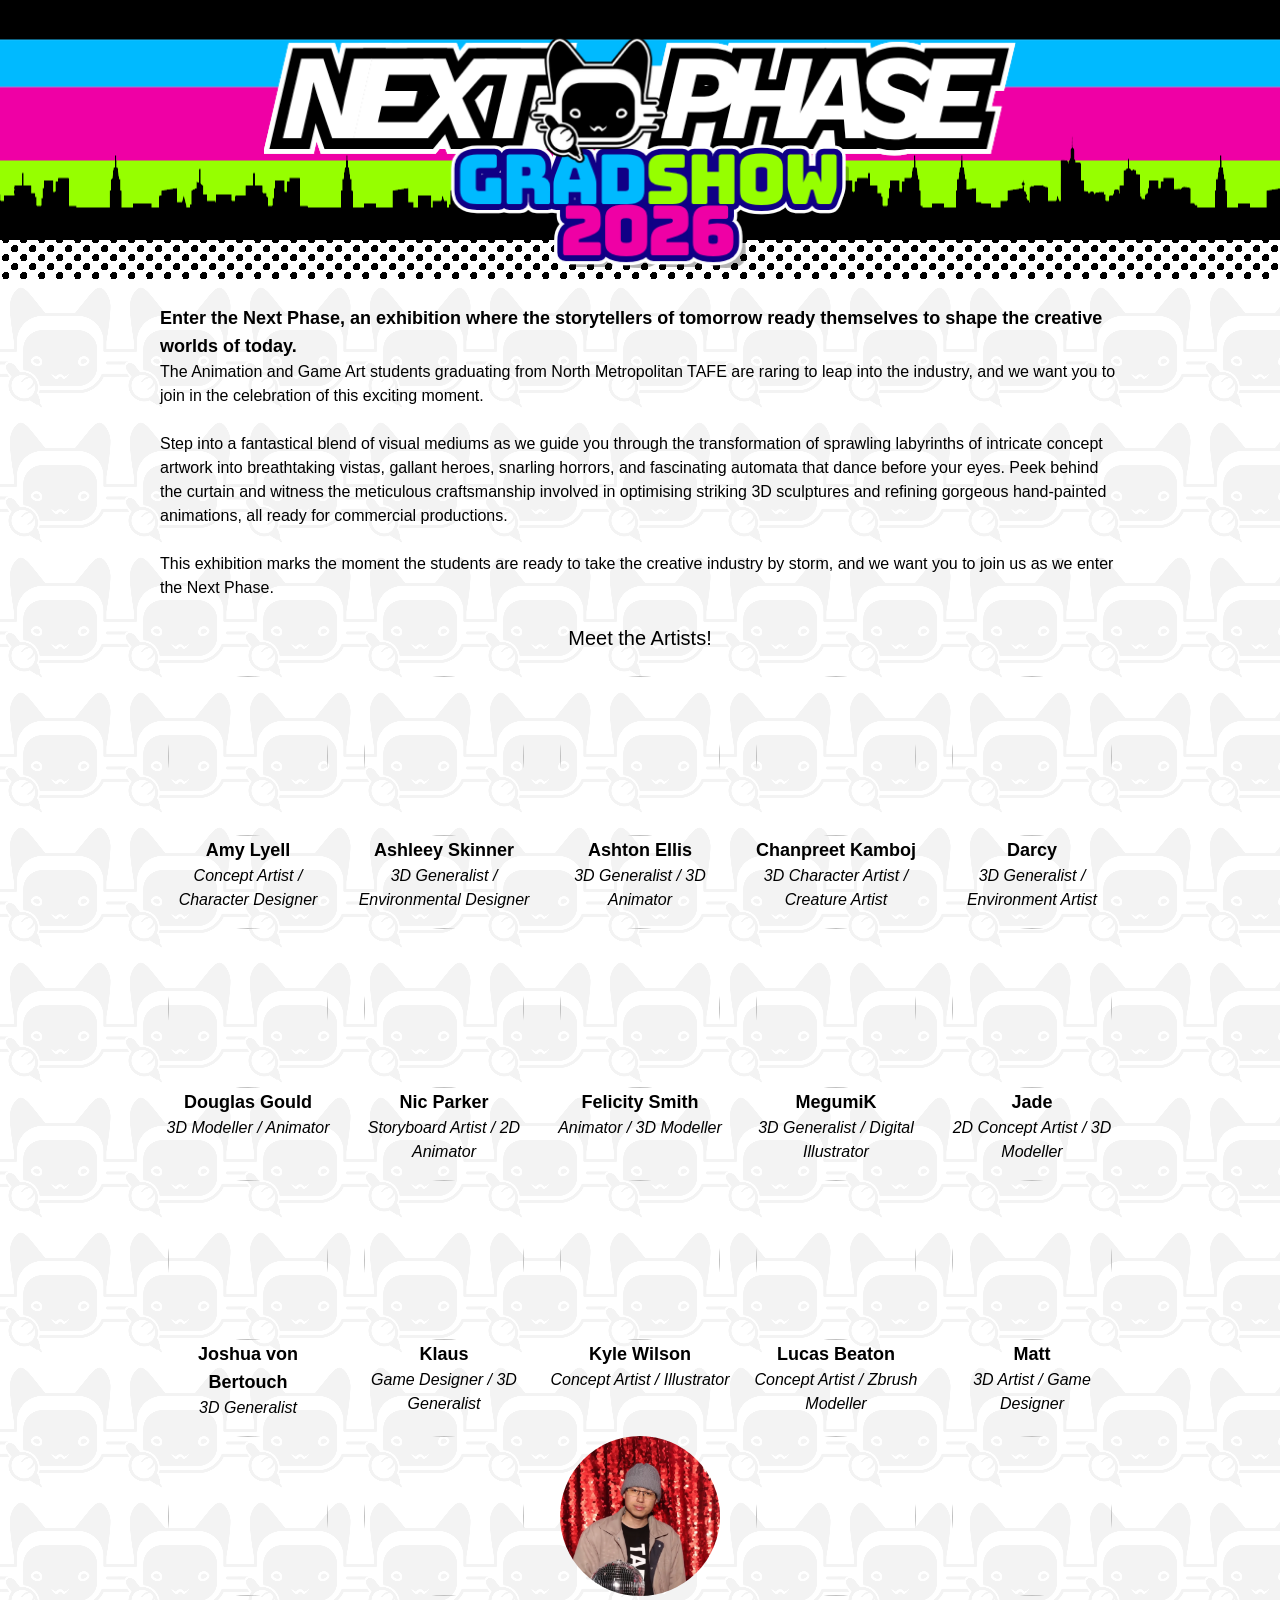
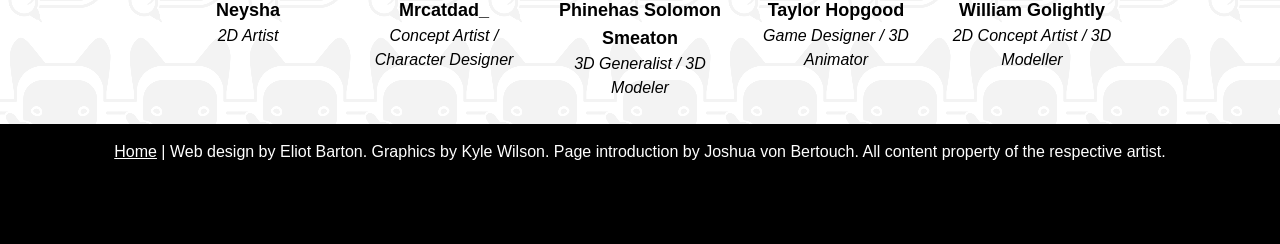
==== commit 62d7d6f6: "fix: typo in main page blurb" ====
--- a/index.html
+++ b/index.html
@@ -42,7 +42,7 @@
                         and fascinating automata that dance before your eyes.
                         Peek behind the curtain and witness the meticulous
                         craftsmanship involved in optimising striking 3D
-                        sculptures and refining gorgeous hand-panted animations,
+                        sculptures and refining gorgeous hand-painted animations,
                         all ready for commercial productions.
                         <br /><br />
                         This exhibition marks the moment the students are ready
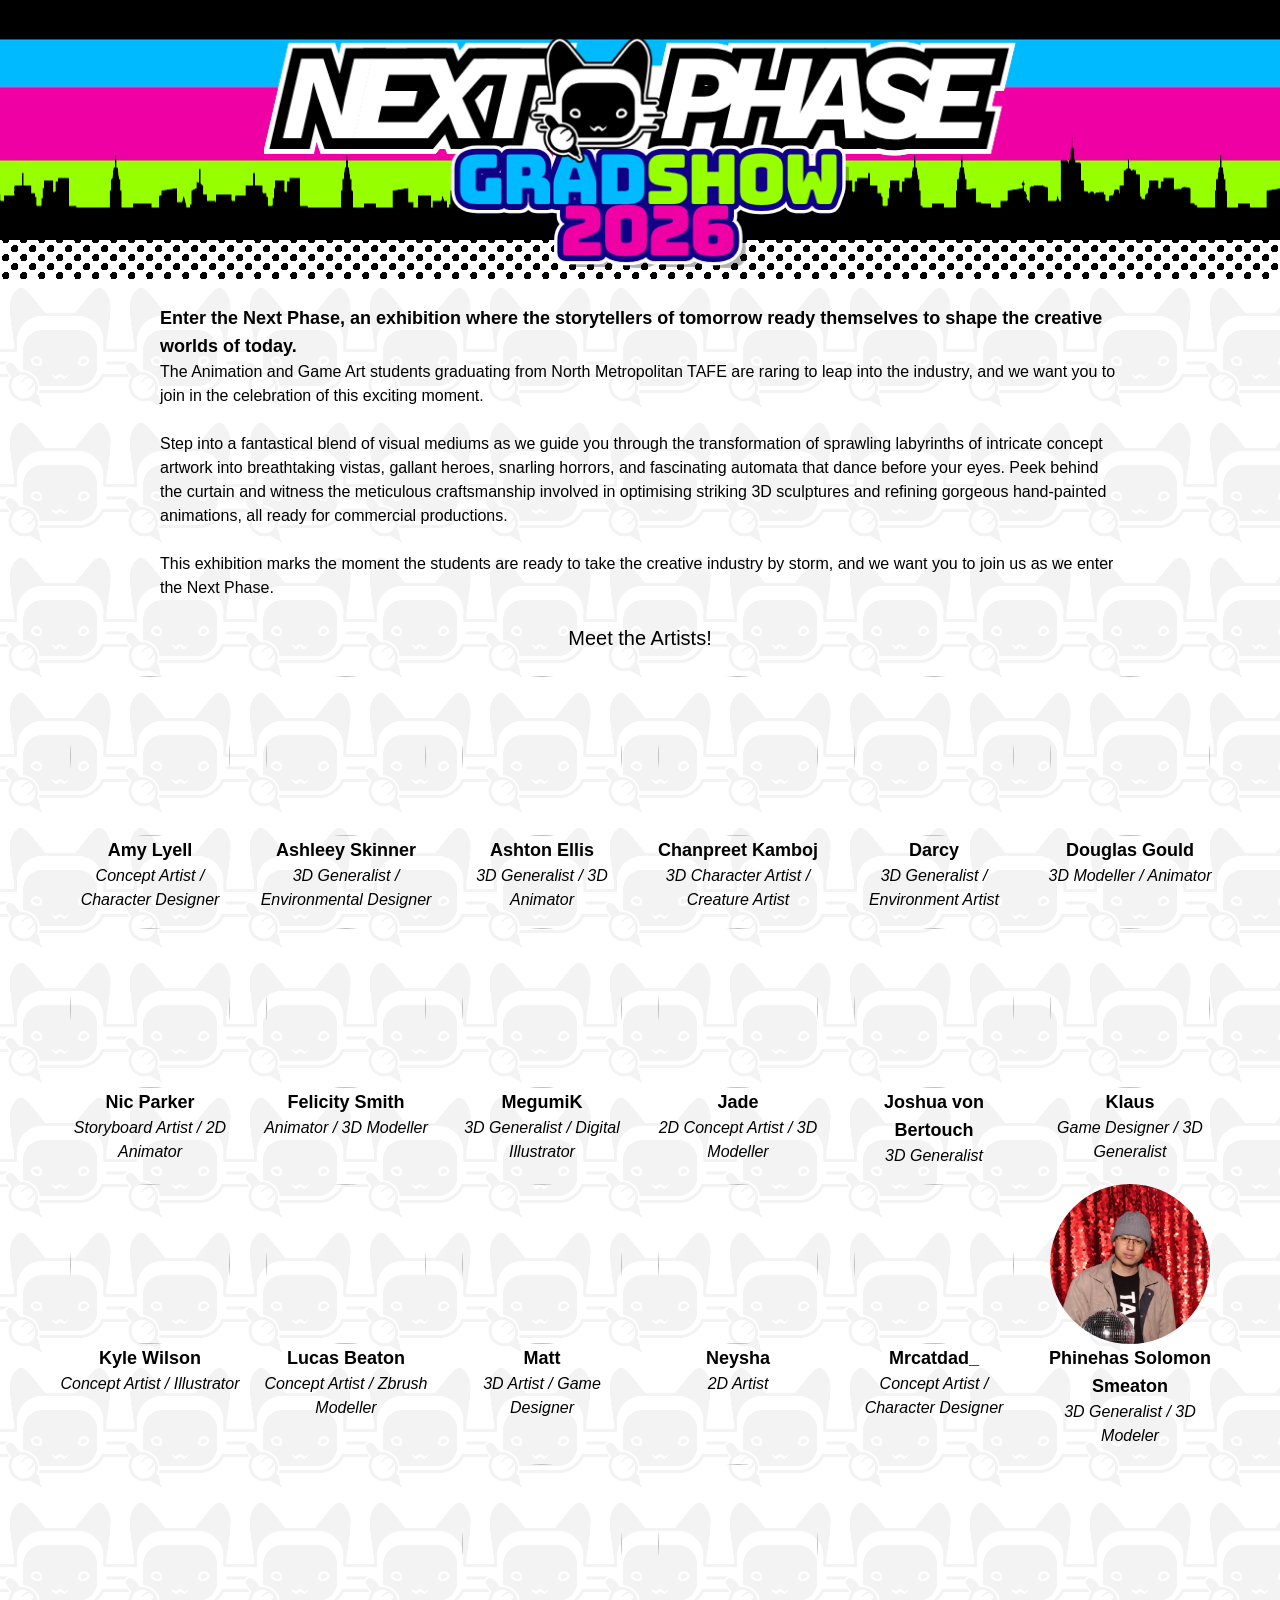
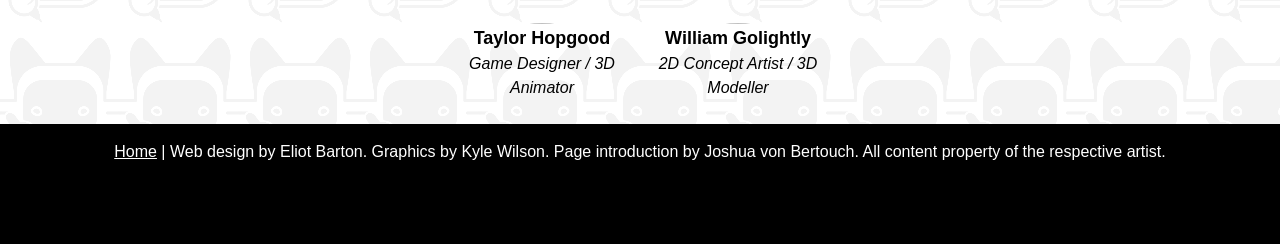
==== commit 54b2dc82: "fix: adjust width of grid" ====
--- a/index.html
+++ b/index.html
@@ -61,7 +61,7 @@
                 <!--Grid of students-->
                 <section
                     id="studentGrid"
-                    class="mx-auto flex flex-row flex-wrap w-4/5 max-w-290 justify-center gap-4"></section>
+                    class="mx-auto flex flex-row flex-wrap max-w-290 justify-center gap-4 px-8"></section>
             </section>
             <br />
         </main>
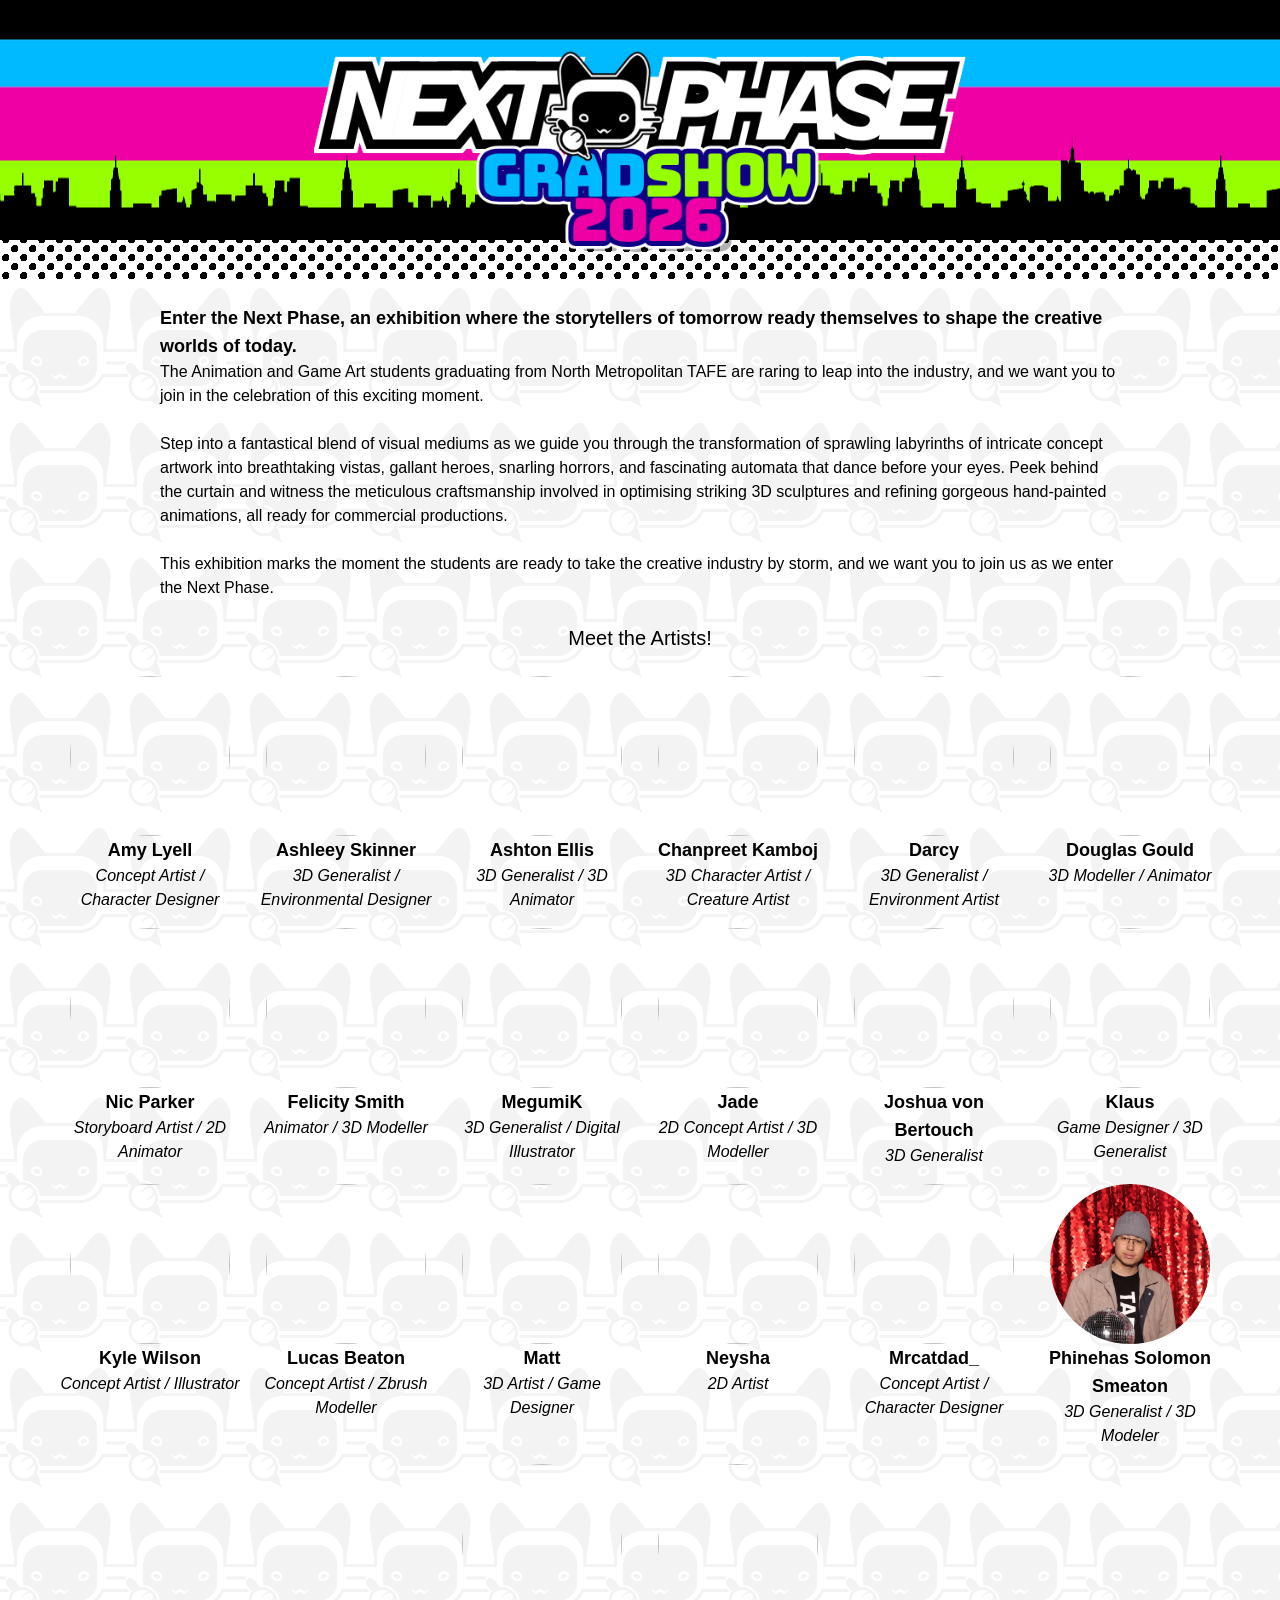
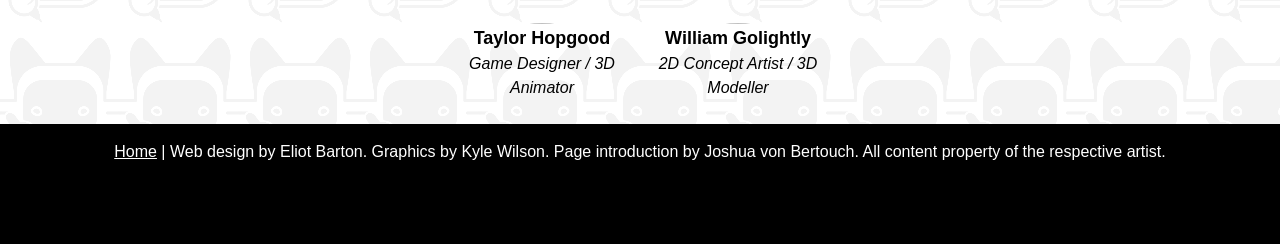
==== commit ce85cf9e: "fix: add padding to title on smaller screens" ====
--- a/index.html
+++ b/index.html
@@ -14,7 +14,7 @@
         <!--TITLE BAR-->
         <header>
             <div class="md:relative h-60 bg-[url(/assets/images/graphics/BG.png)] bg-repeat-x bg-center min-h-60">
-                <img class="md:absolute max-h-full mx-auto md:inset-x-0 md:-bottom-7" src="assets/images/graphics/title.png" alt="">
+                <img class="max-h-full mx-auto p-4 md:inset-x-0 md:-bottom-7 md:absolute md:p-0" src="assets/images/graphics/title.png" alt="">
             </div>
             <div class="h-10 bg-[url(/assets/images/graphics/BG_halftone.png)] bg-repeat-x bg-center min-h-10"></div>
         </header>
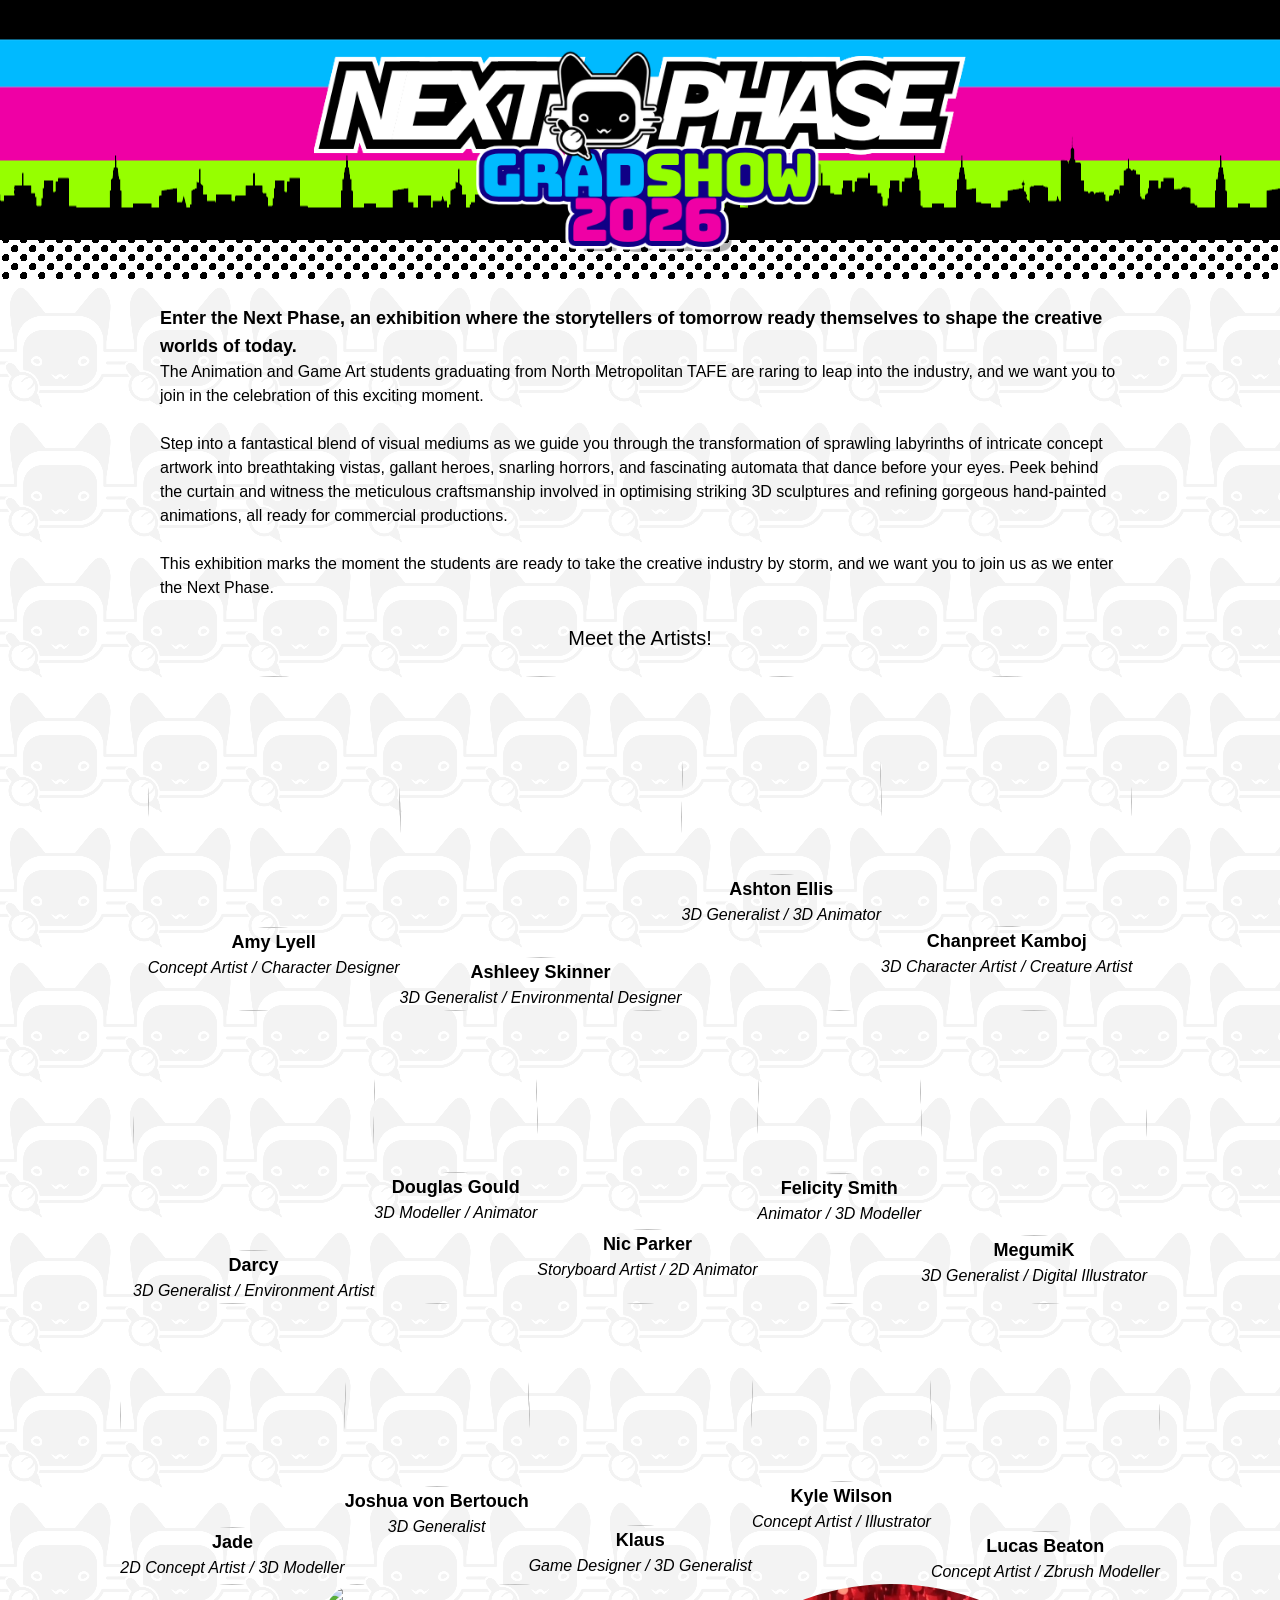
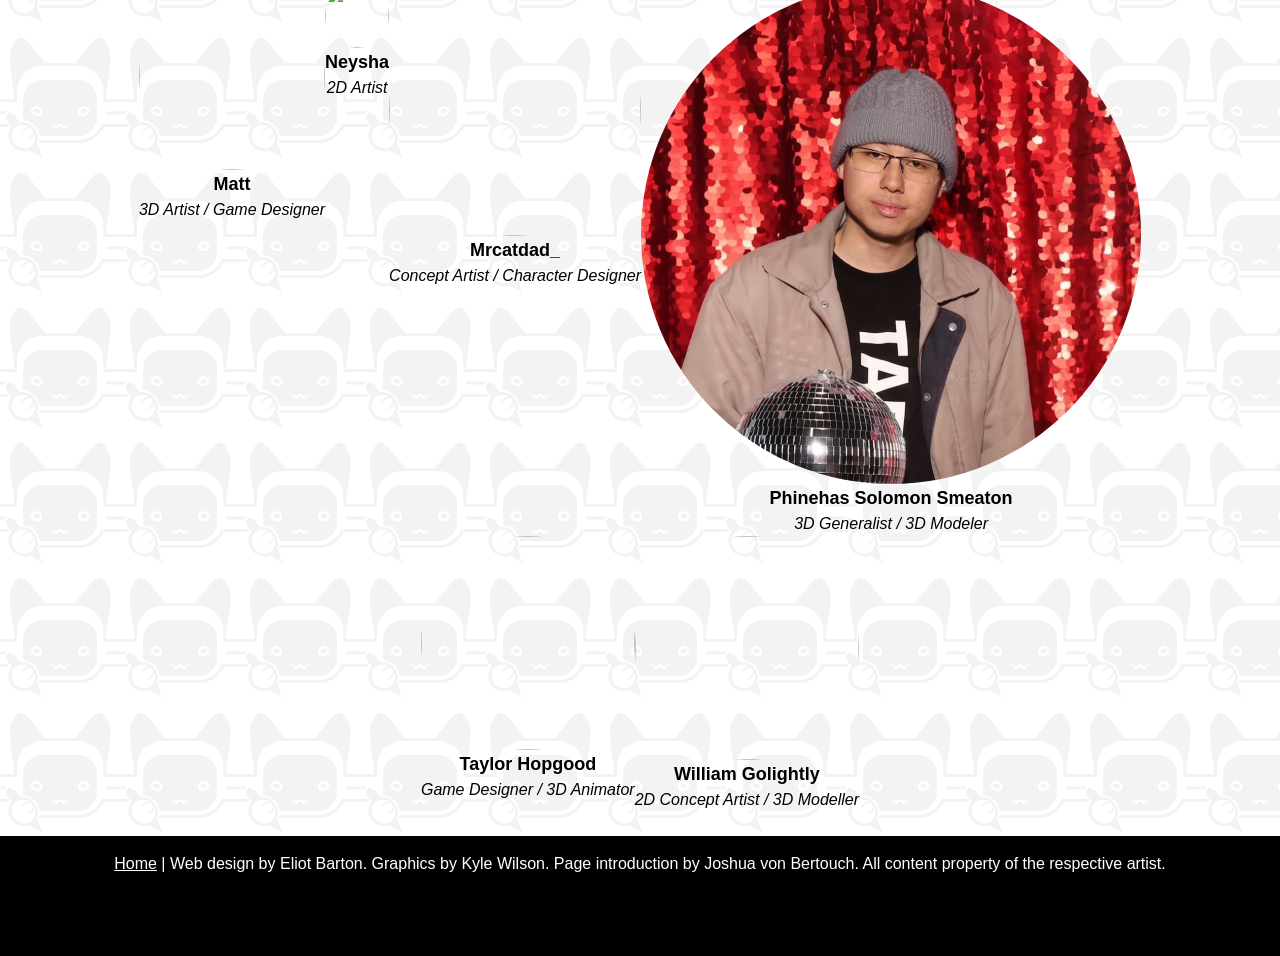
==== commit b9e9ade5: "fix: adjust sizing of profile images in relation to names" ====
--- a/index.html
+++ b/index.html
@@ -61,7 +61,7 @@
                 <!--Grid of students-->
                 <section
                     id="studentGrid"
-                    class="mx-auto flex flex-row flex-wrap max-w-290 justify-center gap-4 px-8"></section>
+                    class="mx-auto flex flex-row flex-wrap max-w-300 justify-center px-8"></section>
             </section>
             <br />
         </main>
